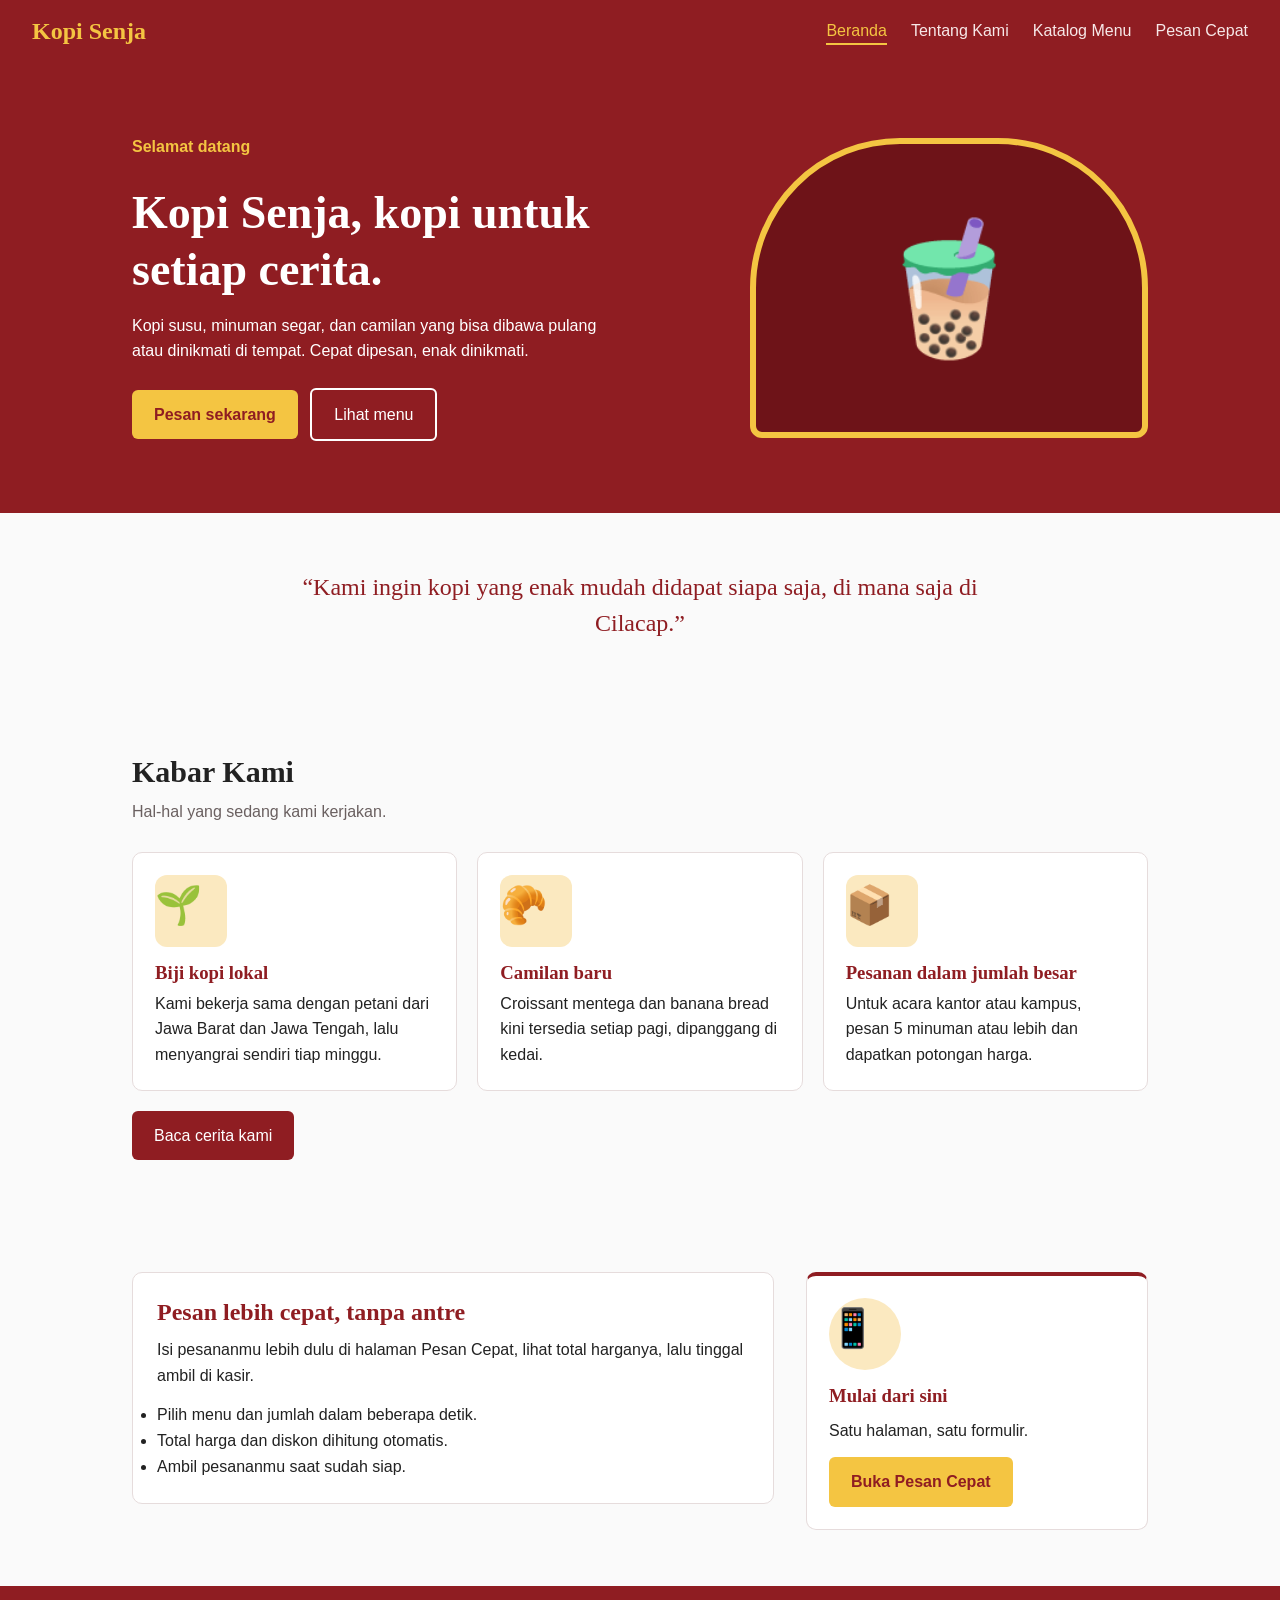
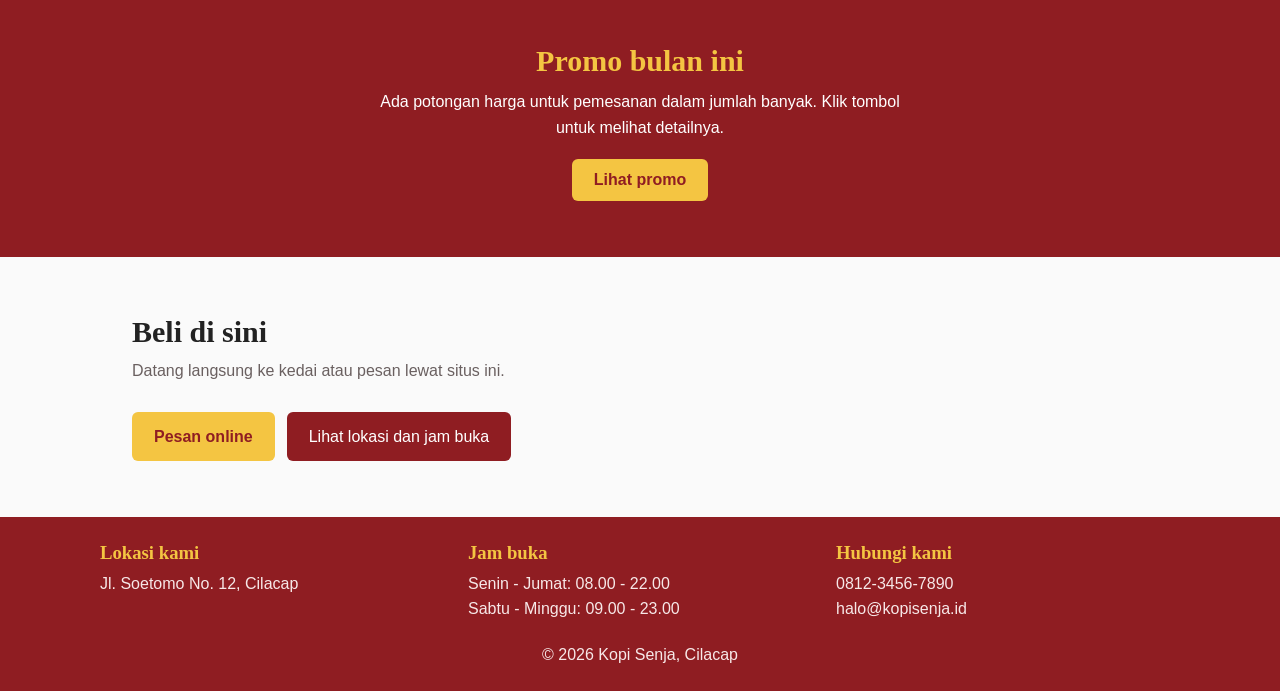
==== index.html @ 2194aead "Membuat Halaman Beranda Baru" ====
<!doctype html>
<html lang="id">
<head>
  <meta charset="UTF-8" />
  <meta name="viewport" content="width=device-width, initial-scale=1.0" />
  <title>Kopi Senja | Beranda</title>
  <link rel="stylesheet" href="style.css" />
</head>
<body>
  <header class="navbar">
    <h1 class="logo">Kopi Senja</h1>
    <nav>
      <ul class="menu">
        <li><a href="index.html" class="aktif">Beranda</a></li>
        <li><a href="tentang.html">Tentang Kami</a></li>
        <li><a href="menu.html">Katalog Menu</a></li>
        <li><a href="pesan.html">Pesan Cepat</a></li>
      </ul>
    </nav>
  </header>

  <main>
    <div class="band-merah">
      <section class="hero">
        <div class="hero-teks">
          <p id="sapaan" class="sapaan">Selamat datang</p>
          <h2>Kopi Senja, kopi untuk setiap cerita.</h2>
          <p>Kopi susu, minuman segar, dan camilan yang bisa dibawa pulang atau dinikmati di tempat. Cepat dipesan, enak dinikmati.</p>
          <a class="btn emas" href="pesan.html">Pesan sekarang</a>
          <a class="btn garis" href="menu.html">Lihat menu</a>
        </div>
        <div class="hero-gambar">🧋</div>
      </section>
    </div>

    <section class="kutipan">
      <blockquote>“Kami ingin kopi yang enak mudah didapat siapa saja, di mana saja di Cilacap.”</blockquote>
    </section>

    <section class="kabar">
      <h2>Kabar Kami</h2>
      <p class="sub">Hal-hal yang sedang kami kerjakan.</p>
      <div class="grid-3">
        <article class="kartu">
          <div class="ikon">🌱</div>
          <h3>Biji kopi lokal</h3>
          <p>Kami bekerja sama dengan petani dari Jawa Barat dan Jawa Tengah, lalu menyangrai sendiri tiap minggu.</p>
        </article>
        <article class="kartu">
          <div class="ikon">🥐</div>
          <h3>Camilan baru</h3>
          <p>Croissant mentega dan banana bread kini tersedia setiap pagi, dipanggang di kedai.</p>
        </article>
        <article class="kartu">
          <div class="ikon">📦</div>
          <h3>Pesanan dalam jumlah besar</h3>
          <p>Untuk acara kantor atau kampus, pesan 5 minuman atau lebih dan dapatkan potongan harga.</p>
        </article>
      </div>
      <p style="margin-top: 20px"><a class="btn" href="tentang.html">Baca cerita kami</a></p>
    </section>

    <section>
      <div class="dua-kolom">
        <article class="kolom-utama">
          <h2>Pesan lebih cepat, tanpa antre</h2>
          <p>Isi pesananmu lebih dulu di halaman Pesan Cepat, lihat total harganya, lalu tinggal ambil di kasir.</p>
          <ul>
            <li>Pilih menu dan jumlah dalam beberapa detik.</li>
            <li>Total harga dan diskon dihitung otomatis.</li>
            <li>Ambil pesananmu saat sudah siap.</li>
          </ul>
        </article>
        <aside class="kolom-samping">
          <div class="ikon">📱</div>
          <h3>Mulai dari sini</h3>
          <p style="margin-bottom: 14px">Satu halaman, satu formulir.</p>
          <a class="btn emas" href="pesan.html">Buka Pesan Cepat</a>
        </aside>
      </div>
    </section>

    <section class="promo-wrap">
      <h2>Promo bulan ini</h2>
      <p>Ada potongan harga untuk pemesanan dalam jumlah banyak. Klik tombol untuk melihat detailnya.</p>
      <button id="tombol-promo" class="emas" type="button">Lihat promo</button>
      <div id="promo-isi" style="display: none">Beli 5 minuman atau lebih, dapat diskon 10% di halaman Pesan Cepat.</div>
    </section>

    <section>
      <h2>Beli di sini</h2>
      <p class="sub">Datang langsung ke kedai atau pesan lewat situs ini.</p>
      <div class="beli">
        <a class="btn emas" href="pesan.html">Pesan online</a>
        <a class="btn" href="tentang.html">Lihat lokasi dan jam buka</a>
      </div>
    </section>

  <footer>
    <div class="footer-flex">
      <div>
        <h3>Lokasi kami</h3>
        <p>Jl. Soetomo No. 12, Cilacap</p>
      </div>
      <div>
        <h3>Jam buka</h3>
        <p>Senin - Jumat: 08.00 - 22.00</p>
        <p>Sabtu - Minggu: 09.00 - 23.00</p>
      </div>
      <div>
        <h3>Hubungi kami</h3>
        <p>0812-3456-7890</p>
        <p>halo@kopisenja.id</p>
      </div>
    </div>
    <p id="info-pembuat">&copy; 2026 Kopi Senja, Cilacap</p>
  </footer>
  <script src="beranda.js"></script>
</body>
</html>
---- style.css ----
* { margin: 0; padding: 0; box-sizing: border-box; }
body { font-family: Arial, sans-serif; color: #222222; background-color: #fafafa; line-height: 1.6; }
h1, h2, h3 { font-family: Georgia, serif; line-height: 1.25; }
a { color: inherit; }
section { padding: 56px 32px; max-width: 1080px; margin: 0 auto; }
section > h2 { font-size: 30px; margin-bottom: 8px; }
.sub { color: #6a6060; margin-bottom: 28px; max-width: 560px; }

/* NAVBAR (Flexbox) */
.navbar { display: flex; justify-content: space-between; align-items: center; padding: 16px 32px; background-color: #8f1d22; color: white; }
.logo { font-size: 24px; color: #f4c542; }
.menu { display: flex; gap: 24px; list-style: none; }
.menu a { text-decoration: none; color: #f7e8e8; padding-bottom: 4px; }
.menu a:hover { color: #f4c542; }
.menu a.aktif { color: #f4c542; border-bottom: 2px solid #f4c542; }

/*  HERO  */
.hero { display: flex; align-items: center; gap: 40px; padding: 72px 32px; max-width: 1080px; margin: 0 auto; }
.hero-teks { flex: 3; }
.hero-teks h2 { font-size: 46px; margin-bottom: 14px; color: #8f1d22; }
.hero-teks p { margin-bottom: 24px; max-width: 480px; }
.sapaan { font-weight: bold; color: #a5441a; margin-bottom: 8px; }
.hero-gambar { flex: 2; display: flex; align-items: center; justify-content: center; height: 300px; font-size: 130px; background-color: #8f1d22; border-radius: 150px 150px 12px 12px; border: 6px solid #f4c542; }
.page-title { background-color: #f6eded; padding: 44px 32px; text-align: center; }
.page-title h2 { font-size: 36px; color: #8f1d22; }
.page-title p { color: #6a6060; }

/*  TOMBOL  */
.btn, button { display: inline-block; padding: 12px 22px; font-size: 16px; text-decoration: none; background-color: #8f1d22; color: white; border: none; border-radius: 6px; cursor: pointer; }
.btn:hover, button:hover { background-color: #b3292f; }
.btn.emas, button.emas { background-color: #f4c542; color: #8f1d22; font-weight: bold; }
.btn.emas:hover, button.emas:hover { background-color: #dcae2a; }
.btn.garis { background-color: transparent; color: #8f1d22; border: 2px solid #8f1d22; margin-left: 8px; }
button.hapus { background-color: #444444; }

/*  GRID KARTU (Grid)  */
.grid-3 { display: grid; grid-template-columns: repeat(3, 1fr); gap: 20px; }
.kartu { padding: 22px; background-color: white; border: 1px solid #e6dcdc; border-radius: 10px; }
.kartu h3 { margin-bottom: 6px; color: #8f1d22; }
.ikon { display: flex; align-items: center; justify-content: center; width: 72px; height: 72px; margin-bottom: 14px; font-size: 38px; background-color: #fbe9c0; border-radius: 50%; }
.produk .ikon { width: 100%; height: 110px; border-radius: 8px; font-size: 56px; }
.produk-bawah { display: flex; justify-content: space-between; align-items: center; margin-top: 14px; }
.harga { font-weight: bold; color: #a5441a; font-size: 18px; }
.produk p { color: #6a6060; font-size: 14px; }

/*  PROMO / BLOK GELAP  */
.promo-wrap { background-color: #8f1d22; color: white; max-width: none; text-align: center; }
.promo-wrap h2 { color: #f4c542; }
.promo-wrap p { margin: 10px auto 18px; max-width: 520px; }
#promo-isi { margin-top: 20px; padding: 18px; background-color: #f4c542; color: #8f1d22; border-radius: 8px; max-width: 520px; margin-left: auto; margin-right: auto; font-weight: bold; }

/*  TENTANG (Flexbox dua kolom)  */
.dua-kolom { display: flex; gap: 32px; align-items: flex-start; }
.kolom-utama { flex: 2; background-color: white; padding: 24px; border: 1px solid #e6dcdc; border-radius: 10px; }
.kolom-utama h2, .kolom-utama h3 { color: #8f1d22; margin-bottom: 10px; }
.kolom-utama h3 { margin-top: 18px; }
.kolom-utama p { margin-bottom: 14px; }
.info-visi { background-color: #f6eded; border-left: 4px solid #a5441a; padding: 12px 16px; margin: 16px 0; border-radius: 0 8px 8px 0; color: #8f1d22; font-style: italic; }
.perjalanan-list { margin-left: 20px; }
.perjalanan-list li { margin-bottom: 8px; }
.kolom-samping { flex: 1; padding: 22px; background-color: white; border: 1px solid #e6dcdc; border-top: 4px solid #8f1d22; border-radius: 10px; }
.kolom-samping h3 { color: #8f1d22; margin-bottom: 10px; }
.kolom-samping li { margin-left: 18px; margin-bottom: 8px; }
table { width: 100%; border-collapse: collapse; background-color: white; border-radius: 8px; overflow: hidden; }
th, td { padding: 12px 14px; text-align: left; border: 1px solid #e6dcdc; }
th { background-color: #8f1d22; color: white; }
tbody tr:nth-child(even) { background-color: #fcf8f8; }
tbody tr:hover { background-color: #f6eded; }
.kontak { display: flex; flex-wrap: wrap; gap: 16px; }
.kontak div { flex: 1; min-width: 200px; padding: 18px; background-color: white; border: 1px solid #e6dcdc; border-left: 4px solid #8f1d22; border-radius: 10px; transition: transform 0.2s ease; }
.kontak div:hover { transform: translateY(-3px); }
.kontak h3 { color: #8f1d22; margin-bottom: 6px; }

/*  KATALOG MENU  */
.filter { display: flex; flex-wrap: wrap; gap: 10px; padding: 24px 32px 0; max-width: 1080px; margin: 0 auto; }
.filter button { background-color: white; color: #8f1d22; border: 2px solid #8f1d22; }
.filter button:hover { background-color: #f6eded; }
#info-filter { padding: 12px 32px 0; max-width: 1080px; margin: 0 auto; color: #6a6060; }
.kategori { padding-top: 32px; padding-bottom: 8px; }

/*  FORM PESAN CEPAT  */
.form-wrap { display: flex; gap: 28px; align-items: flex-start; }
.form-kartu { flex: 3; }
.ringkasan { flex: 2; background-color: #8f1d22; color: white; border-radius: 10px; padding: 24px; }
.ringkasan h3 { color: #f4c542; margin-bottom: 10px; }
.ringkasan p { margin-bottom: 8px; }
#total { font-size: 28px; font-weight: bold; color: #f4c542; }
label { display: block; margin-bottom: 6px; font-weight: bold; }
input, select { width: 100%; padding: 10px; margin-bottom: 16px; font-size: 16px; border: 1px solid #a89c9c; border-radius: 6px; background-color: white; }
.baris-tombol { display: flex; gap: 10px; }

/*  FOOTER  */
footer { padding: 24px 32px; text-align: center; background-color: #8f1d22; color: #f7e8e8; }


/*  BAND HERO MERAH  */
.band-merah { background-color: #8f1d22; color: white; }
.band-merah .hero-teks h2 { color: white; }
.band-merah .sapaan { color: #f4c542; }
.band-merah .hero-gambar { background-color: #6e1318; }
.band-merah .btn.garis { color: white; border-color: white; }
.band-merah .btn.garis:hover { background-color: #b3292f; }

/*  KUTIPAN  */
.kutipan { text-align: center; max-width: 760px; }
.kutipan blockquote { font-family: Georgia, serif; font-size: 24px; line-height: 1.5; color: #8f1d22; }
.kutipan p { margin-top: 12px; color: #6a6060; }

/*  KABAR KAMI & GALERI  */
.kabar .ikon { border-radius: 12px; }
.tile { display: flex; align-items: center; justify-content: center; height: 150px; font-size: 56px; border-radius: 10px; }
.t1 { background-color: #f6eded; }
.t2 { background-color: #fbe9c0; }
.t3 { background-color: #e9e2dc; }
.beli { display: flex; flex-wrap: wrap; gap: 12px; }

/*  FOOTER LENGKAP  */
.footer-flex { display: flex; flex-wrap: wrap; justify-content: space-between; gap: 24px; max-width: 1080px; margin: 0 auto 20px; text-align: left; }
.footer-flex div { flex: 1; min-width: 200px; }
.footer-flex h3 { color: #f4c542; margin-bottom: 6px; }

/*  RESPONSIVE (Media Query)  */
@media (max-width: 768px) {
  .grid-3 { grid-template-columns: repeat(2, 1fr); }
  .hero, .dua-kolom, .form-wrap { flex-direction: column; }
  .hero-gambar { width: 100%; flex: none; }
  .hero-teks h2 { font-size: 36px; }
}
@media (max-width: 480px) {
  .grid-3 { grid-template-columns: 1fr; }
  .navbar { flex-direction: column; gap: 12px; }
  .menu { gap: 14px; flex-wrap: wrap; justify-content: center; }
  section, .hero { padding-left: 18px; padding-right: 18px; }
  .btn.garis { margin-left: 0; margin-top: 10px; }
}


.ikon {
  display: block; 
  width: 72px;
  height: 72px;
  margin-bottom: 14px;
  border-radius: 50%; /* Menjadikan bulat jika gambar berupa ikon visual */
  object-fit: cover; /* SSupaya gambar jadi tidak gepeng */
}

.produk .ikon {
  width: 100%;
  height: 150px; 
  border-radius: 8px; 
  object-fit: cover;
}

.kartu {
  display: flex;
  flex-direction: column;
  justify-content: space-between;
}
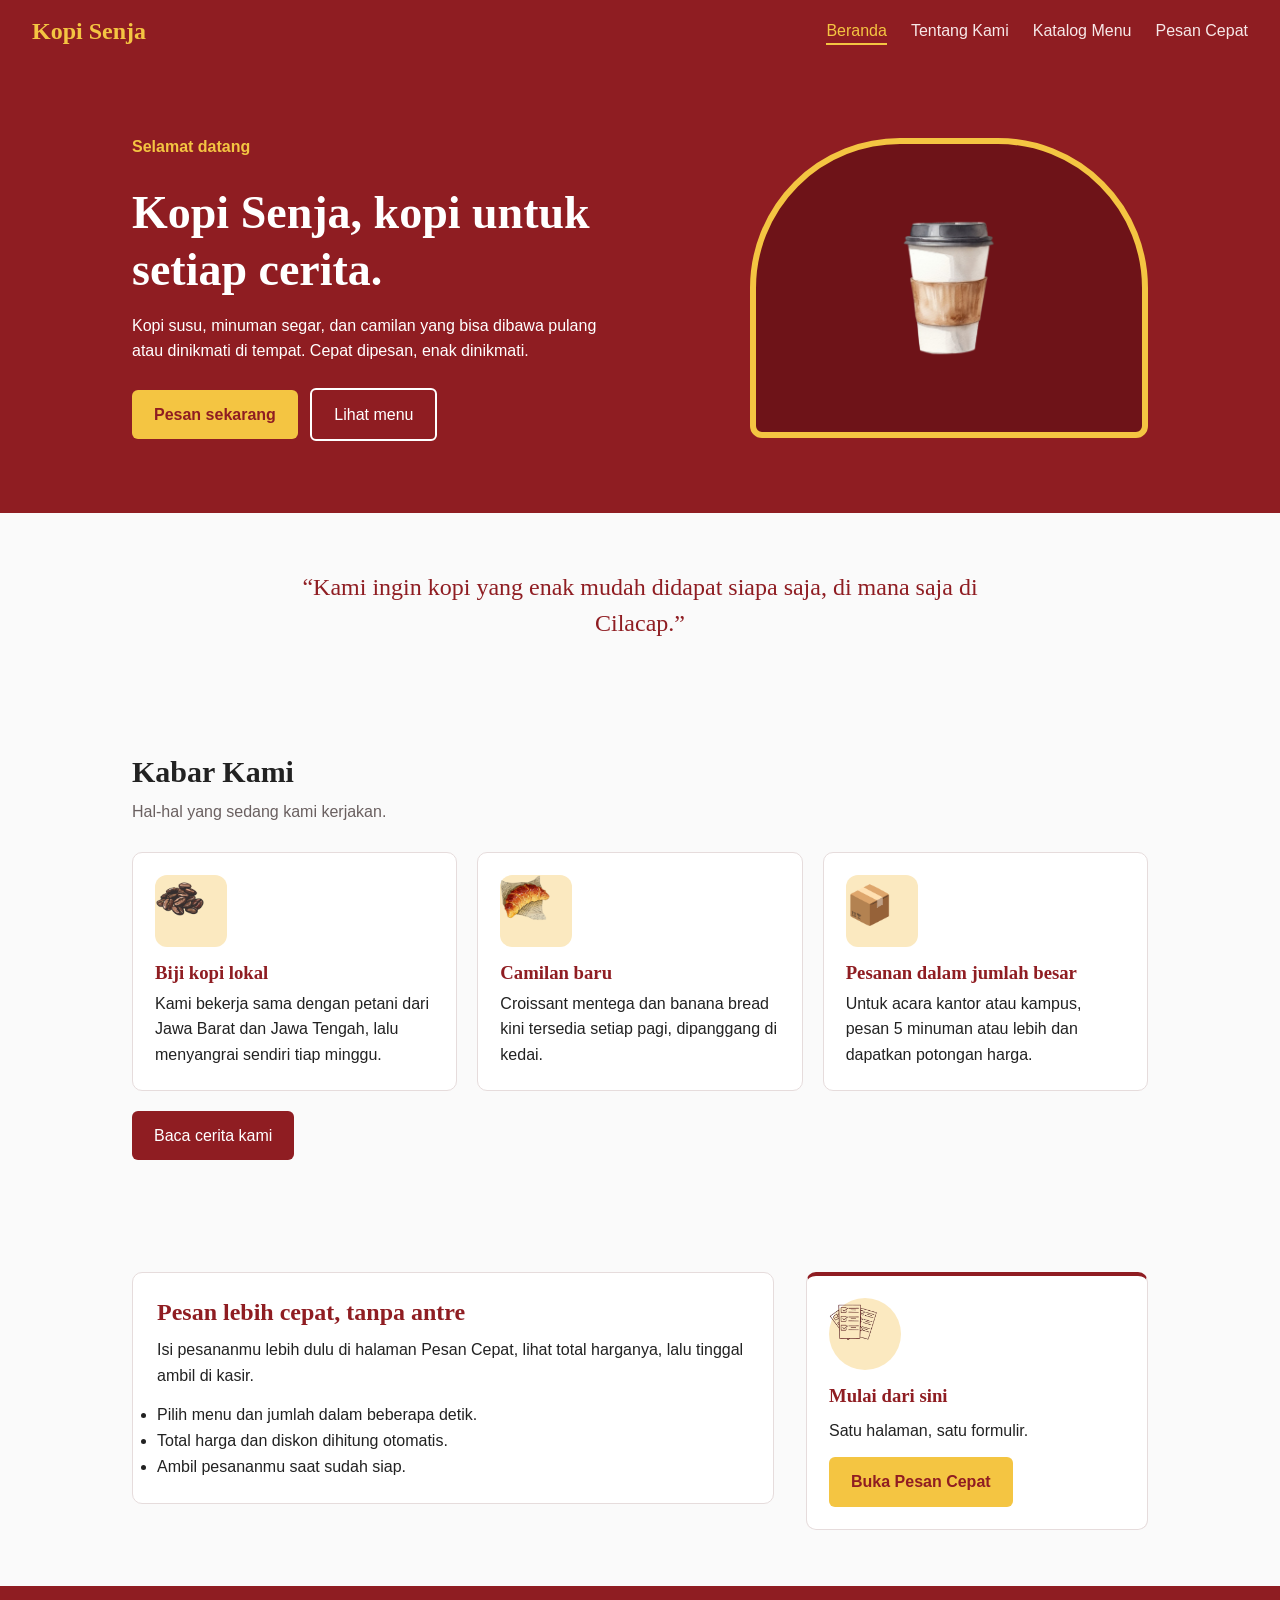
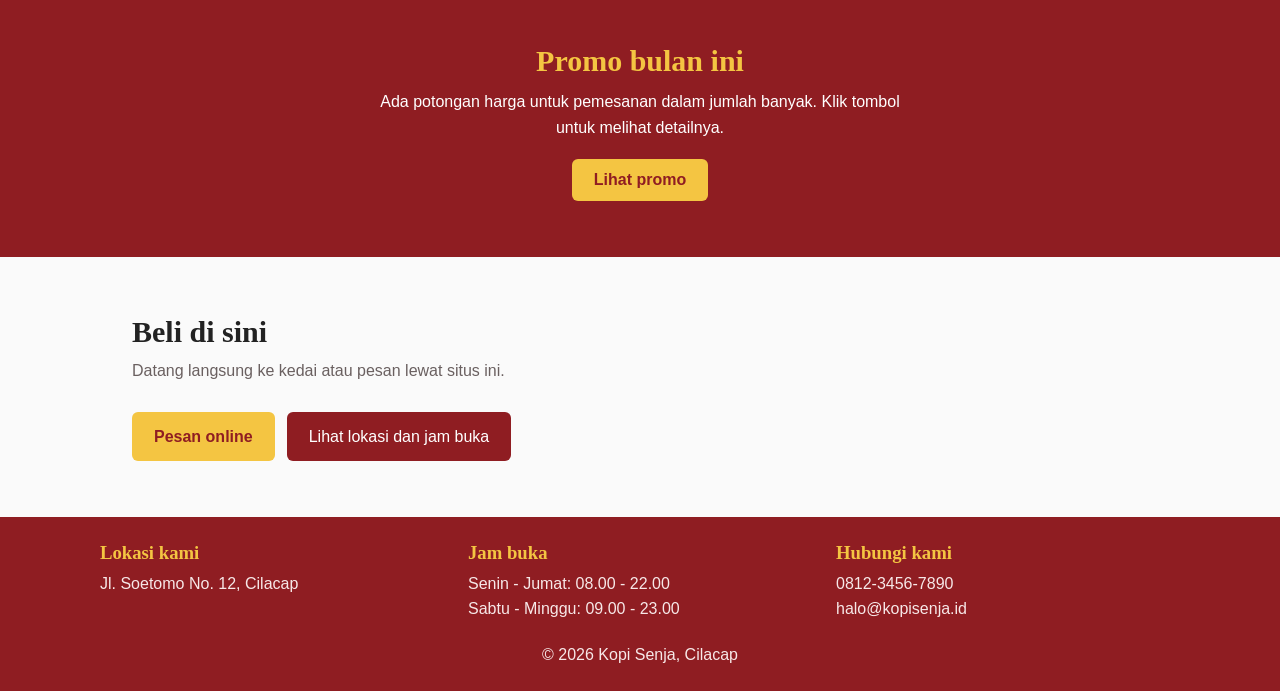
==== commit af731ecb: "Pembaruan dari tampilan Beranda" ====
--- a/index.html
+++ b/index.html
@@ -29,7 +29,7 @@
           <a class="btn emas" href="pesan.html">Pesan sekarang</a>
           <a class="btn garis" href="menu.html">Lihat menu</a>
         </div>
-        <div class="hero-gambar">🧋</div>
+        <div class="hero-gambar"><img src="Foto Foto Project/KOPI-removebg-preview.png" width="100px" alt="Kopi Senja"></div>
       </section>
     </div>
 
@@ -42,12 +42,16 @@
       <p class="sub">Hal-hal yang sedang kami kerjakan.</p>
       <div class="grid-3">
         <article class="kartu">
-          <div class="ikon">🌱</div>
+          <div class="ikon">
+            <img src="Foto Foto Project/Biji_Kopi-removebg-preview.png" width="50" alt="Biji Kopi Pilihan">
+          </div>
           <h3>Biji kopi lokal</h3>
           <p>Kami bekerja sama dengan petani dari Jawa Barat dan Jawa Tengah, lalu menyangrai sendiri tiap minggu.</p>
         </article>
         <article class="kartu">
-          <div class="ikon">🥐</div>
+          <div class="ikon">
+            <img src="Foto Foto Project/Croissant-removebg-preview.png" width="50" alt="Croissant">
+          </div>
           <h3>Camilan baru</h3>
           <p>Croissant mentega dan banana bread kini tersedia setiap pagi, dipanggang di kedai.</p>
         </article>
@@ -72,7 +76,9 @@
           </ul>
         </article>
         <aside class="kolom-samping">
-          <div class="ikon">📱</div>
+          <div class="ikon">
+            <img src="Foto Foto Project/Form-removebg-preview.png" width="50" alt="Form">
+          </div>
           <h3>Mulai dari sini</h3>
           <p style="margin-bottom: 14px">Satu halaman, satu formulir.</p>
           <a class="btn emas" href="pesan.html">Buka Pesan Cepat</a>
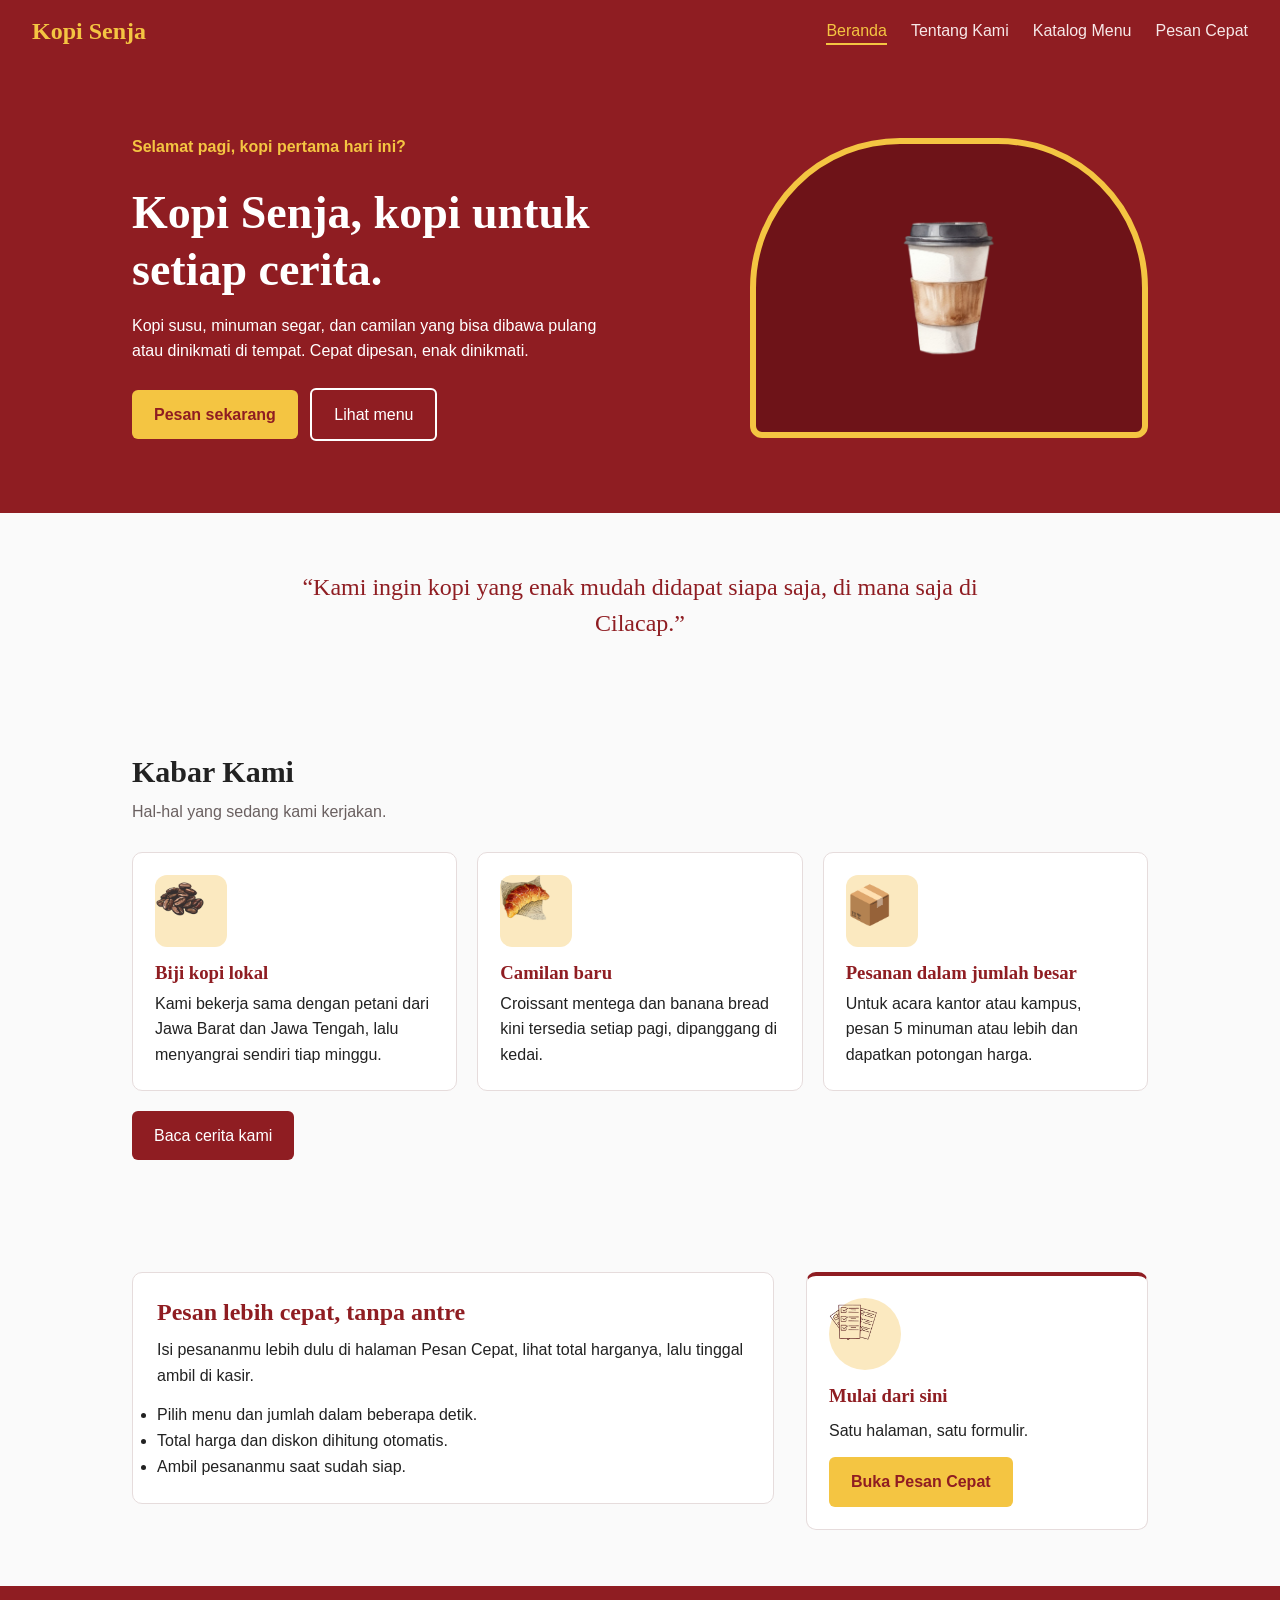
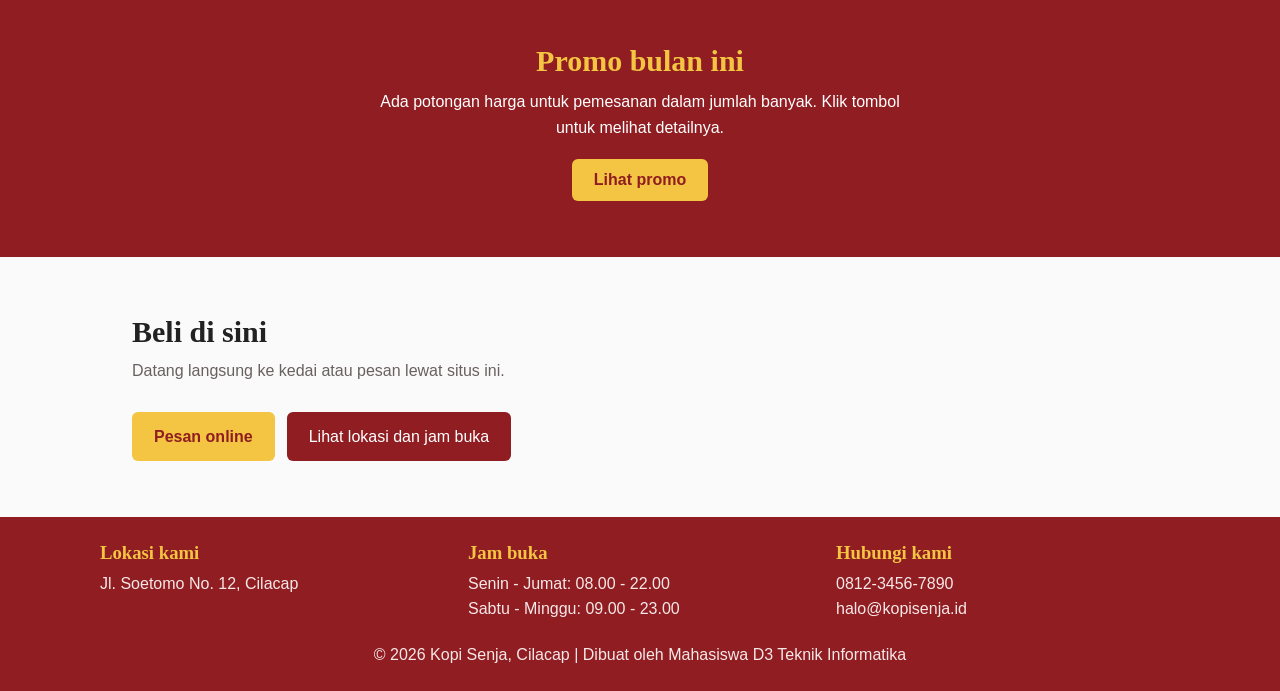
==== commit 1367fad4: "Mengubah typo pada setiap file HTML" ====
--- a/index.html
+++ b/index.html
@@ -121,6 +121,6 @@
     </div>
     <p id="info-pembuat">&copy; 2026 Kopi Senja, Cilacap</p>
   </footer>
-  <script src="beranda.js"></script>
+  <script src="script.js"></script>
 </body>
 </html>
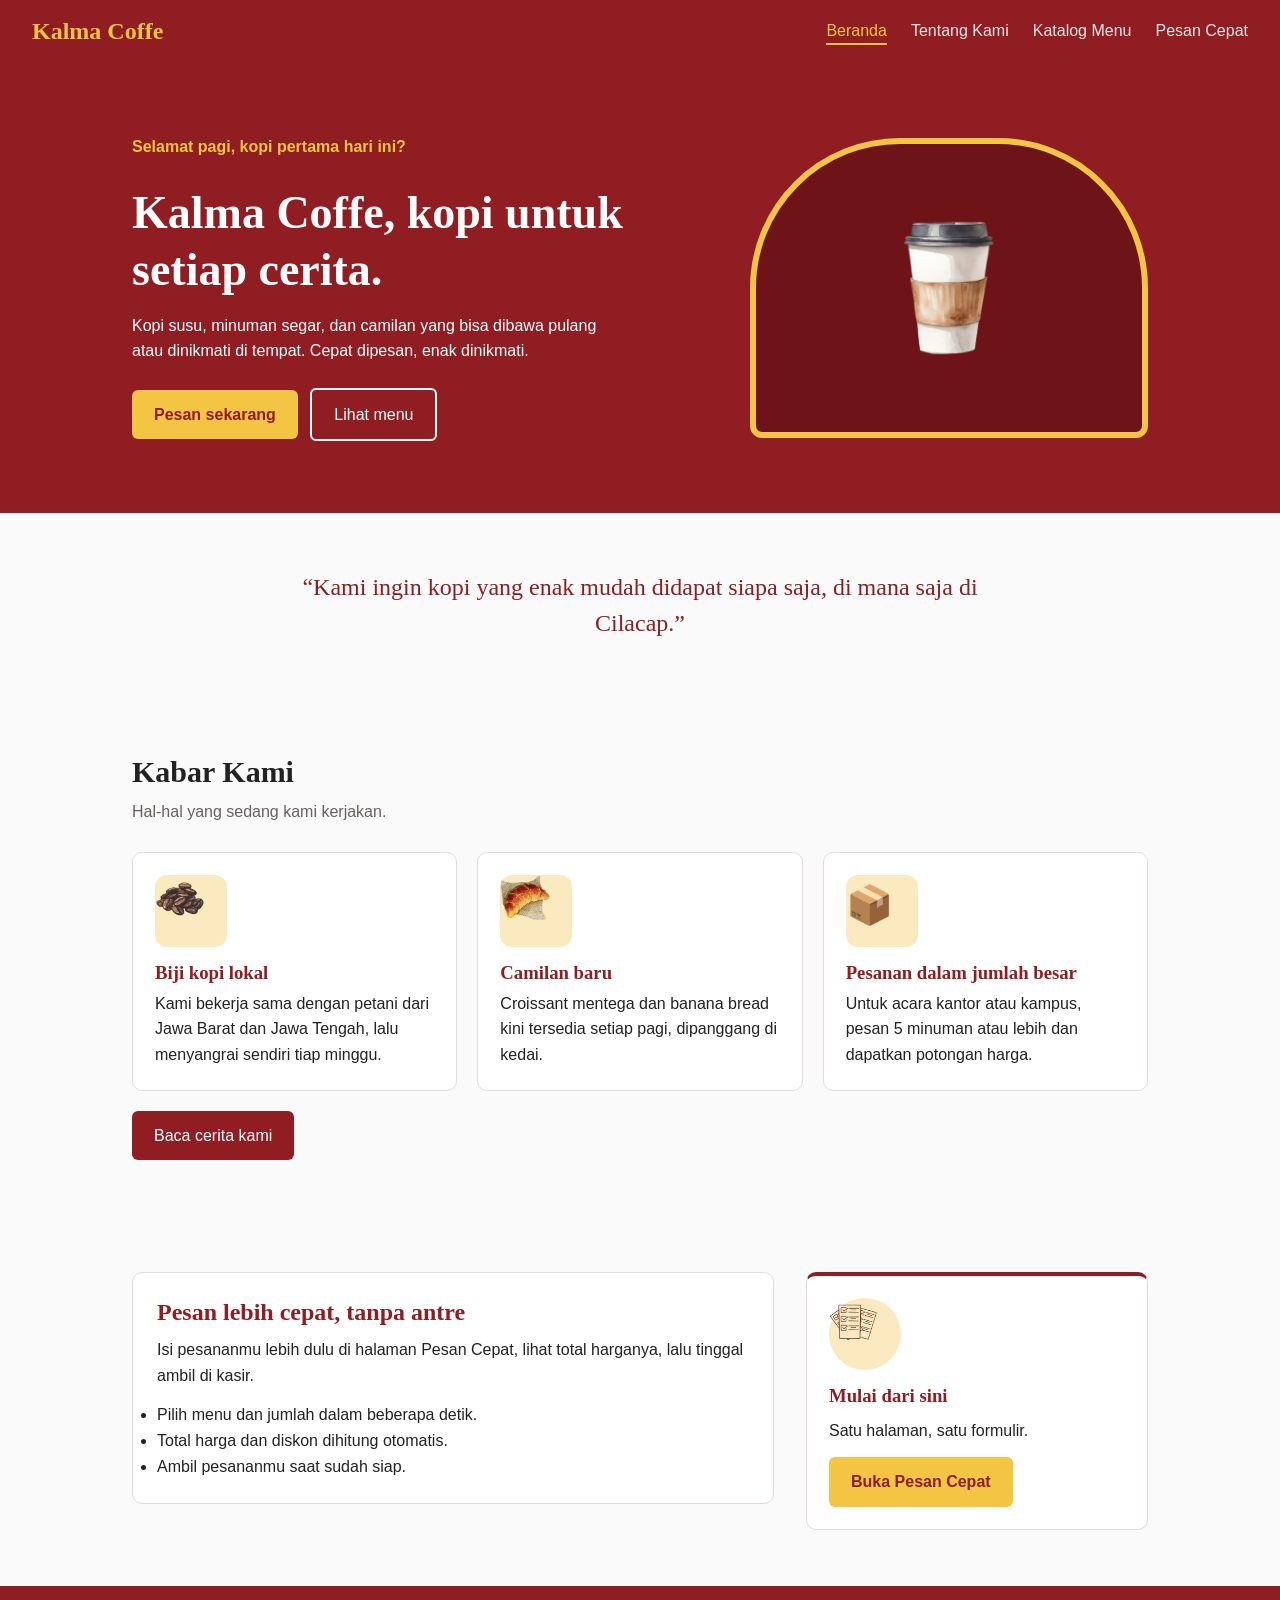
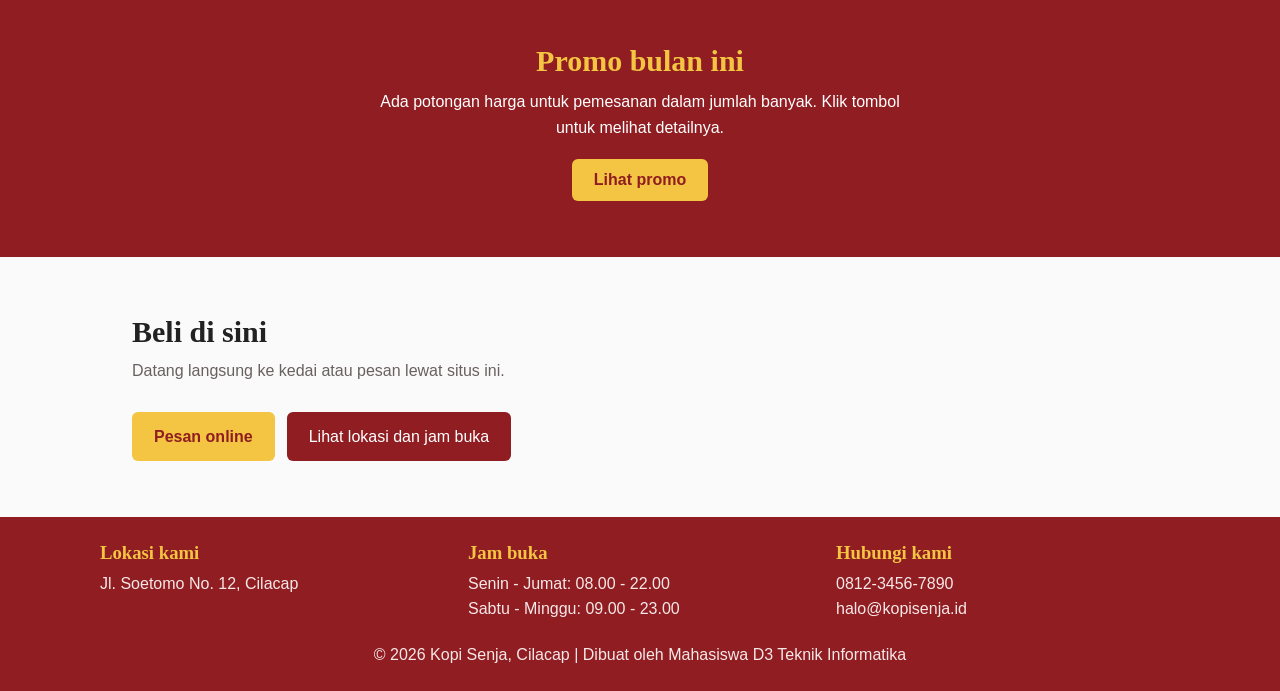
==== commit f9e5e8c6: "Perubahan nama pada tema dan web kopi kami" ====
--- a/index.html
+++ b/index.html
@@ -3,12 +3,12 @@
 <head>
   <meta charset="UTF-8" />
   <meta name="viewport" content="width=device-width, initial-scale=1.0" />
-  <title>Kopi Senja | Beranda</title>
+  <title>Kalma Coffe | Beranda</title>
   <link rel="stylesheet" href="style.css" />
 </head>
 <body>
   <header class="navbar">
-    <h1 class="logo">Kopi Senja</h1>
+    <h1 class="logo">Kalma Coffe</h1>
     <nav>
       <ul class="menu">
         <li><a href="index.html" class="aktif">Beranda</a></li>
@@ -24,12 +24,12 @@
       <section class="hero">
         <div class="hero-teks">
           <p id="sapaan" class="sapaan">Selamat datang</p>
-          <h2>Kopi Senja, kopi untuk setiap cerita.</h2>
+          <h2>Kalma Coffe, kopi untuk setiap cerita.</h2>
           <p>Kopi susu, minuman segar, dan camilan yang bisa dibawa pulang atau dinikmati di tempat. Cepat dipesan, enak dinikmati.</p>
           <a class="btn emas" href="pesan.html">Pesan sekarang</a>
           <a class="btn garis" href="menu.html">Lihat menu</a>
         </div>
-        <div class="hero-gambar"><img src="Foto Foto Project/KOPI-removebg-preview.png" width="100px" alt="Kopi Senja"></div>
+        <div class="hero-gambar"><img src="Foto Foto Project/KOPI-removebg-preview.png" width="100px" alt="Kalma Coffe"></div>
       </section>
     </div>
 
@@ -119,7 +119,7 @@
         <p>halo@kopisenja.id</p>
       </div>
     </div>
-    <p id="info-pembuat">&copy; 2026 Kopi Senja, Cilacap</p>
+    <p id="info-pembuat">&copy; 2026 Kalma Coffe, Cilacap</p>
   </footer>
   <script src="script.js"></script>
 </body>
